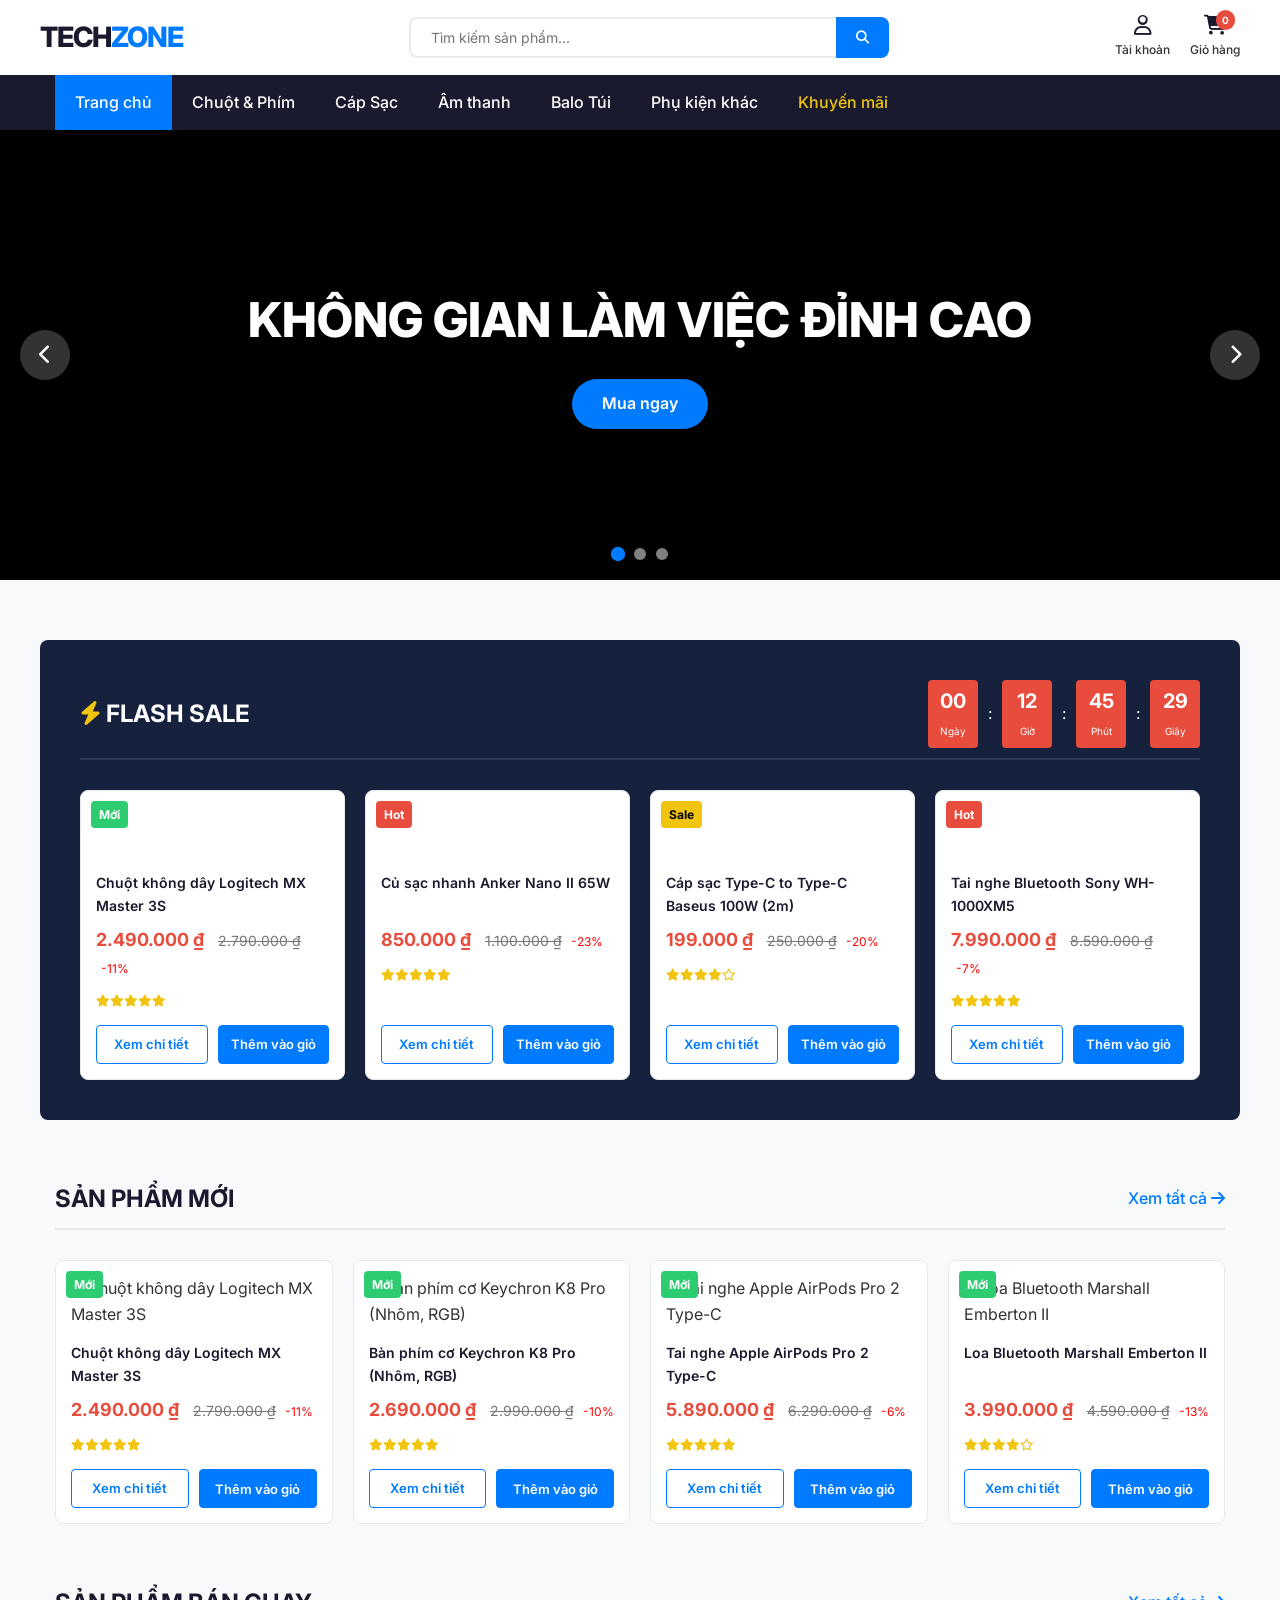
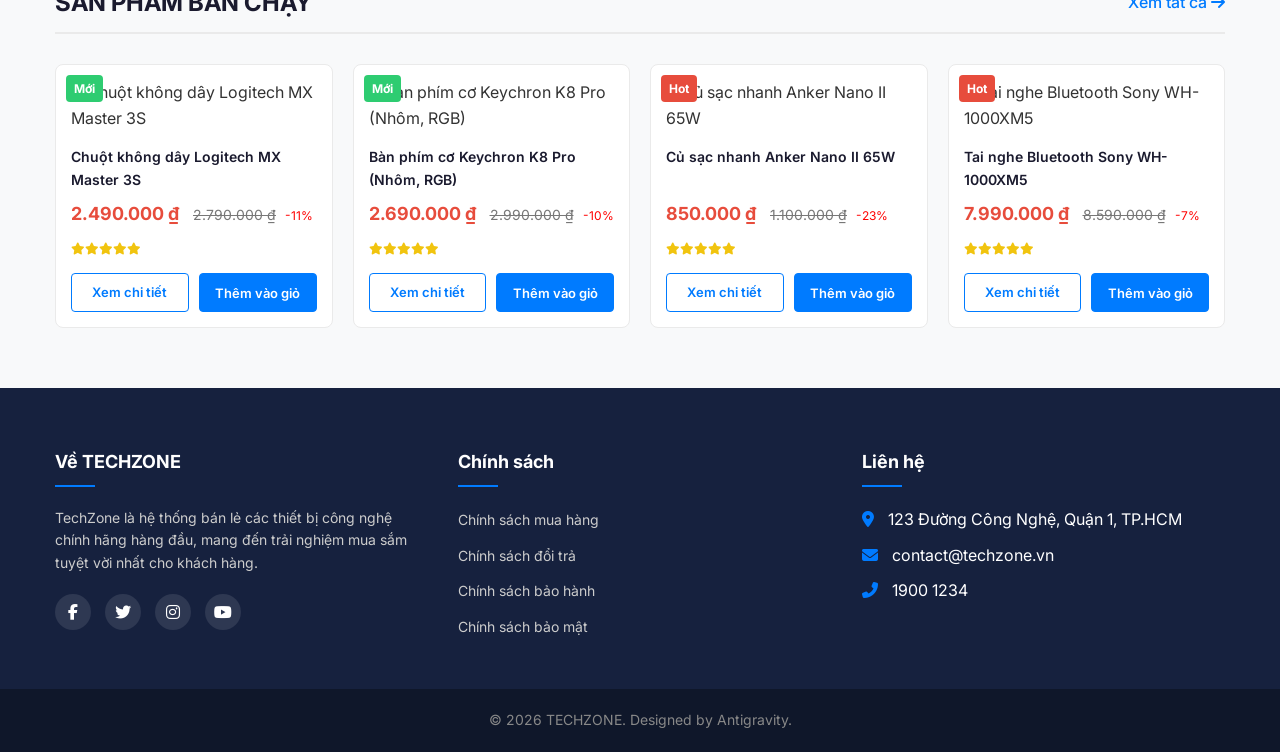
==== admin.html @ b54c39be "Upload everything with correct structure" ====
<!DOCTYPE html>
<html lang="vi">
<head>
    <meta charset="UTF-8">
    <meta name="viewport" content="width=device-width, initial-scale=1.0">
    <title>Admin Dashboard - TECHZONE</title>
    <link rel="stylesheet" href="css/style.css">
    <link rel="stylesheet" href="https://cdnjs.cloudflare.com/ajax/libs/font-awesome/6.4.0/css/all.min.css">
    <style>
        body { background: #f4f6f9; }
        .admin-layout { display: flex; min-height: 100vh; }
        .admin-sidebar { width: 250px; background: var(--darker-color); color: white; padding-top: 20px; }
        .admin-sidebar h2 { text-align: center; color: var(--primary-color); margin-bottom: 30px; letter-spacing: 2px; }
        .admin-nav { list-style: none; }
        .admin-nav li { margin-bottom: 5px; }
        .admin-nav a { display: block; padding: 15px 20px; color: #ccc; transition: var(--transition); border-left: 4px solid transparent; }
        .admin-nav a:hover, .admin-nav a.active { background: rgba(255,255,255,0.1); color: white; border-left-color: var(--primary-color); }
        .admin-nav a i { width: 25px; }

        .admin-main { flex: 1; display: flex; flex-direction: column; }
        .admin-header { background: white; padding: 15px 30px; display: flex; justify-content: flex-end; align-items: center; box-shadow: 0 2px 10px rgba(0,0,0,0.05); }
        .admin-content { padding: 30px; flex: 1; }

        .dashboard-cards { display: grid; grid-template-columns: repeat(4, 1fr); gap: 20px; margin-bottom: 30px; }
        .card { background: white; padding: 20px; border-radius: 8px; box-shadow: 0 2px 5px rgba(0,0,0,0.05); display: flex; justify-content: space-between; align-items: center; }
        .card-info h3 { font-size: 24px; color: var(--dark-color); margin-bottom: 5px; }
        .card-info p { color: #888; font-size: 14px; }
        .card-icon { width: 50px; height: 50px; border-radius: 50%; display: flex; align-items: center; justify-content: center; font-size: 24px; }
        .bg-blue { background: #e3f2fd; color: #1976d2; }
        .bg-green { background: #e8f5e9; color: #388e3c; }
        .bg-orange { background: #fff3e0; color: #f57c00; }
        .bg-red { background: #ffebee; color: #d32f2f; }

        .table-container { background: white; border-radius: 8px; box-shadow: 0 2px 5px rgba(0,0,0,0.05); padding: 20px; }
        .table-container h3 { margin-bottom: 20px; color: var(--dark-color); }
        .admin-table { width: 100%; border-collapse: collapse; }
        .admin-table th, .admin-table td { padding: 12px; border-bottom: 1px solid var(--border); text-align: left; }
        .admin-table th { background: #f8f9fa; font-weight: 600; color: #555; }
        .action-select { padding: 5px; border-radius: 4px; border: 1px solid var(--border); }
        .status-badge { padding: 4px 8px; border-radius: 4px; font-size: 12px; font-weight: bold; display: inline-block;}
        .status-pending { background: #fff3e0; color: #f57c00; }
        .status-done { background: #e8f5e9; color: #388e3c; }
        .status-cancel { background: #ffebee; color: #d32f2f; }
    </style>
</head>
<body>
    <div class="admin-layout">
        <!-- Sidebar -->
        <aside class="admin-sidebar">
            <h2><a href="index.html" style="color:inherit">TECHZONE</a></h2>
            <ul class="admin-nav">
                <li><a href="#" class="active"><i class="fas fa-tachometer-alt"></i> Tổng quan</a></li>
                <li><a href="#"><i class="fas fa-box"></i> Sản phẩm</a></li>
                <li><a href="#"><i class="fas fa-shopping-cart"></i> Đơn hàng</a></li>
                <li><a href="#"><i class="fas fa-users"></i> Khách hàng</a></li>
            </ul>
        </aside>

        <!-- Main Content -->
        <main class="admin-main">
            <header class="admin-header">
                <div style="display: flex; align-items: center; gap: 15px;">
                    <span>Xin chào, <strong>Admin</strong></span>
                    <button id="adminLogout" class="btn-outline" style="padding: 5px 15px;">Đăng xuất</button>
                </div>
            </header>

            <div class="admin-content">
                <div class="dashboard-cards">
                    <div class="card">
                        <div class="card-info"><h3 id="countOrders">0</h3><p>Tổng đơn hàng</p></div>
                        <div class="card-icon bg-blue"><i class="fas fa-shopping-bag"></i></div>
                    </div>
                    <div class="card">
                        <div class="card-info"><h3 id="countRevenue">0 đ</h3><p>Doanh thu</p></div>
                        <div class="card-icon bg-green"><i class="fas fa-money-bill-wave"></i></div>
                    </div>
                    <div class="card">
                        <div class="card-info"><h3 id="countPending">0</h3><p>Đơn chờ xử lý</p></div>
                        <div class="card-icon bg-orange"><i class="fas fa-clock"></i></div>
                    </div>
                    <div class="card">
                        <div class="card-info"><h3 id="countUsers">0</h3><p>Khách hàng</p></div>
                        <div class="card-icon bg-red"><i class="fas fa-users"></i></div>
                    </div>
                </div>

                <div class="table-container">
                    <h3>Quản lý Đơn hàng mới nhất</h3>
                    <table class="admin-table">
                        <thead>
                            <tr>
                                <th>Mã ĐH</th>
                                <th>Khách hàng</th>
                                <th>Ngày đặt</th>
                                <th>Tổng tiền</th>
                                <th>Trạng thái</th>
                                <th>Hành động</th>
                            </tr>
                        </thead>
                        <tbody id="adminOrderList">
                            <!-- Injected by JS -->
                        </tbody>
                    </table>
                </div>
            </div>
        </main>
    </div>

    <script src="js/data.js"></script>
    <script src="js/admin.js"></script>
</body>
</html>
---- css/style.css ----
:root {
    --primary-color: #007bff;
    --secondary-color: #f1c40f;
    --dark-color: #1a1a2e;
    --darker-color: #16213e;
    --light-color: #f8f9fa;
    --text-color: #333;
    --text-light: #777;
    --white: #ffffff;
    --danger: #e74c3c;
    --success: #2ecc71;
    --border: #eaeaea;
    --shadow: 0 4px 15px rgba(0, 0, 0, 0.05);
    --shadow-hover: 0 10px 25px rgba(0, 0, 0, 0.1);
    --transition: all 0.3s ease;
    --radius: 8px;
}

* {
    margin: 0;
    padding: 0;
    box-sizing: border-box;
    font-family: 'Inter', sans-serif;
}

body {
    background-color: var(--light-color);
    color: var(--text-color);
    line-height: 1.6;
}

a {
    text-decoration: none;
    color: inherit;
}

ul {
    list-style: none;
}

.container {
    max-width: 1200px;
    margin: 0 auto;
    padding: 0 15px;
}

/* Header */
.header {
    background-color: var(--white);
    box-shadow: 0 2px 10px rgba(0,0,0,0.05);
    position: sticky;
    top: 0;
    z-index: 1000;
}

.header-container {
    display: flex;
    justify-content: space-between;
    align-items: center;
    padding: 15px 0;
}

.logo a {
    font-size: 28px;
    font-weight: 800;
    color: var(--dark-color);
    letter-spacing: -1px;
}

.logo span {
    color: var(--primary-color);
}

.search-bar {
    display: flex;
    position: relative;
    width: 40%;
}

.search-bar input {
    width: 100%;
    padding: 10px 20px;
    border: 2px solid var(--border);
    border-right: none;
    border-radius: var(--radius) 0 0 var(--radius);
    outline: none;
    font-size: 14px;
    transition: var(--transition);
}

.search-bar input:focus {
    border-color: var(--primary-color);
}

.search-bar button {
    padding: 10px 20px;
    background-color: var(--primary-color);
    color: var(--white);
    border: none;
    border-radius: 0 var(--radius) var(--radius) 0;
    cursor: pointer;
    transition: var(--transition);
}

.search-bar button:hover {
    background-color: #0069d9;
}

.search-results {
    position: absolute;
    top: 100%;
    left: 0;
    width: 100%;
    background: var(--white);
    border-radius: 0 0 var(--radius) var(--radius);
    box-shadow: var(--shadow);
    z-index: 10;
    max-height: 300px;
    overflow-y: auto;
    display: none;
}
.search-results.active { display: block; }
.search-result-item {
    display: flex;
    align-items: center;
    padding: 10px;
    border-bottom: 1px solid var(--border);
    transition: var(--transition);
}
.search-result-item:hover { background-color: #f1f1f1; }
.search-result-item img { width: 40px; height: 40px; object-fit: contain; margin-right: 10px; }

.header-actions {
    display: flex;
    gap: 20px;
}

.action-btn {
    display: flex;
    flex-direction: column;
    align-items: center;
    font-size: 12px;
    font-weight: 500;
    position: relative;
    transition: var(--transition);
}

.action-btn i {
    font-size: 20px;
    margin-bottom: 5px;
    color: var(--dark-color);
}

.action-btn:hover {
    color: var(--primary-color);
}
.action-btn:hover i {
    color: var(--primary-color);
}

.badge {
    position: absolute;
    top: -5px;
    right: 5px;
    background-color: var(--danger);
    color: var(--white);
    font-size: 10px;
    padding: 2px 6px;
    border-radius: 10px;
    font-weight: bold;
}

/* Navbar */
.navbar {
    background-color: var(--dark-color);
}

.nav-links {
    display: flex;
}

.nav-links li a {
    display: block;
    padding: 15px 20px;
    color: var(--white);
    font-weight: 500;
    transition: var(--transition);
}

.nav-links li a:hover, .nav-links li a.active {
    background-color: var(--primary-color);
}

.sale-link {
    color: var(--secondary-color) !important;
}

/* Slider */
.banner-slider {
    position: relative;
    width: 100%;
    height: 450px;
    overflow: hidden;
    background: #000;
}

.slider-container {
    display: flex;
    height: 100%;
    transition: transform 0.5s ease-in-out;
}

.slide {
    min-width: 100%;
    height: 100%;
    position: relative;
    display: flex;
    align-items: center;
    justify-content: center;
    background-size: cover;
    background-position: center;
}
.slide::before {
    content: '';
    position: absolute;
    top:0; left:0; width:100%; height:100%;
    background: rgba(0,0,0,0.4);
}

.slide-content {
    position: relative;
    text-align: center;
    color: var(--white);
    z-index: 2;
}

.slide-content h2 {
    font-size: 48px;
    font-weight: 800;
    margin-bottom: 20px;
    text-shadow: 2px 2px 4px rgba(0,0,0,0.5);
    transform: translateY(20px);
    opacity: 0;
    animation: fadeInUp 0.8s forwards 0.2s;
}

.btn {
    display: inline-block;
    padding: 12px 30px;
    background-color: var(--primary-color);
    color: var(--white);
    border-radius: 30px;
    font-weight: 600;
    font-size: 16px;
    border: none;
    cursor: pointer;
    transition: var(--transition);
    transform: translateY(20px);
    opacity: 0;
    animation: fadeInUp 0.8s forwards 0.4s;
}

.btn:hover {
    background-color: #0056b3;
    transform: translateY(-2px);
    box-shadow: 0 5px 15px rgba(0,123,255,0.4);
}

@keyframes fadeInUp {
    to { transform: translateY(0); opacity: 1; }
}

.slider-btn {
    position: absolute;
    top: 50%;
    transform: translateY(-50%);
    background: rgba(255,255,255,0.2);
    color: white;
    border: none;
    width: 50px;
    height: 50px;
    border-radius: 50%;
    font-size: 20px;
    cursor: pointer;
    transition: var(--transition);
    z-index: 5;
}
.slider-btn:hover { background: var(--primary-color); }
.prev-btn { left: 20px; }
.next-btn { right: 20px; }

.slider-dots {
    position: absolute;
    bottom: 20px;
    left: 50%;
    transform: translateX(-50%);
    display: flex;
    gap: 10px;
    z-index: 5;
}
.dot {
    width: 12px;
    height: 12px;
    border-radius: 50%;
    background: rgba(255,255,255,0.5);
    cursor: pointer;
    transition: var(--transition);
}
.dot.active { background: var(--primary-color); transform: scale(1.2); }

/* Sections */
.section { margin: 60px auto; }
.section-header {
    display: flex;
    justify-content: space-between;
    align-items: center;
    margin-bottom: 30px;
    border-bottom: 2px solid var(--border);
    padding-bottom: 10px;
}
.section-header h2 { font-size: 24px; color: var(--dark-color); }
.view-all { color: var(--primary-color); font-weight: 500; }
.view-all:hover { text-decoration: underline; }

/* Product Grid */
.product-grid {
    display: grid;
    grid-template-columns: repeat(auto-fill, minmax(220px, 1fr));
    gap: 20px;
}

/* Product Card */
.product-card {
    background: var(--white);
    border-radius: var(--radius);
    padding: 15px;
    position: relative;
    border: 1px solid var(--border);
    transition: var(--transition);
    display: flex;
    flex-direction: column;
}
.product-card:hover {
    transform: translateY(-5px);
    box-shadow: var(--shadow-hover);
    border-color: var(--primary-color);
}
.product-badge {
    position: absolute;
    top: 10px; left: 10px;
    padding: 4px 8px;
    border-radius: 4px;
    font-size: 12px;
    font-weight: bold;
    color: white;
    z-index: 2;
}
.badge-new { background: var(--success); }
.badge-hot { background: var(--danger); }
.badge-sale { background: var(--secondary-color); color: #000; }

.product-img {
    width: 100%;
    height: 200px;
    object-fit: contain;
    margin-bottom: 15px;
    transition: transform 0.5s ease;
}
.product-card:hover .product-img { transform: scale(1.05); }

.product-name {
    font-size: 14px;
    font-weight: 600;
    margin-bottom: 10px;
    color: var(--dark-color);
    display: -webkit-box;
    -webkit-line-clamp: 2;
    -webkit-box-orient: vertical;
    overflow: hidden;
    height: 44px;
}

.product-price-wrapper {
    margin-bottom: 10px;
}
.product-price { font-size: 18px; font-weight: 700; color: var(--danger); }
.product-old-price { font-size: 14px; color: var(--text-light); text-decoration: line-through; margin-left: 10px; }

.product-rating { color: #f1c40f; font-size: 12px; margin-bottom: 15px; }

.product-actions { display: flex; gap: 10px; margin-top: auto; }
.btn-outline {
    flex: 1; text-align: center; padding: 8px;
    border: 1px solid var(--primary-color);
    color: var(--primary-color);
    border-radius: 4px; font-size: 13px; font-weight: 600;
    transition: var(--transition); background: transparent; cursor: pointer;
}
.btn-outline:hover { background: var(--primary-color); color: white; }
.btn-fill {
    flex: 1; text-align: center; padding: 8px;
    border: 1px solid var(--primary-color);
    background: var(--primary-color);
    color: white;
    border-radius: 4px; font-size: 13px; font-weight: 600;
    transition: var(--transition); cursor: pointer;
}
.btn-fill:hover { background: #0056b3; }

/* Countdown */
.flash-sale { background: #16213e; padding: 40px; border-radius: var(--radius); color: white; }
.flash-sale .section-header { border-bottom-color: rgba(255,255,255,0.1); }
.flash-sale h2 { color: white; }
.countdown { display: flex; align-items: center; gap: 10px; }
.time-box {
    background: var(--danger); padding: 5px 10px; border-radius: 4px;
    text-align: center; min-width: 50px;
}
.time-box span { font-size: 20px; font-weight: bold; display: block; }
.time-box small { font-size: 10px; }

/* Footer */
.footer { background: var(--darker-color); color: white; padding-top: 60px; }
.footer-container { display: grid; grid-template-columns: repeat(3, 1fr); gap: 40px; margin-bottom: 40px; }
.footer-col h3 { font-size: 18px; margin-bottom: 20px; position: relative; padding-bottom: 10px; }
.footer-col h3::after { content: ''; position: absolute; bottom: 0; left: 0; width: 40px; height: 2px; background: var(--primary-color); }
.footer-col p { color: #ccc; margin-bottom: 20px; font-size: 14px; }
.social-links a { display: inline-flex; justify-content: center; align-items: center; width: 36px; height: 36px; background: rgba(255,255,255,0.1); border-radius: 50%; margin-right: 10px; transition: var(--transition); }
.social-links a:hover { background: var(--primary-color); }
.footer-col ul li { margin-bottom: 10px; }
.footer-col ul li a { color: #ccc; transition: var(--transition); font-size: 14px; }
.footer-col ul li a:hover { color: var(--primary-color); padding-left: 5px; }
.footer-col ul li i { margin-right: 10px; color: var(--primary-color); }
.footer-bottom { text-align: center; padding: 20px; background: #0f172a; font-size: 14px; color: #888; }
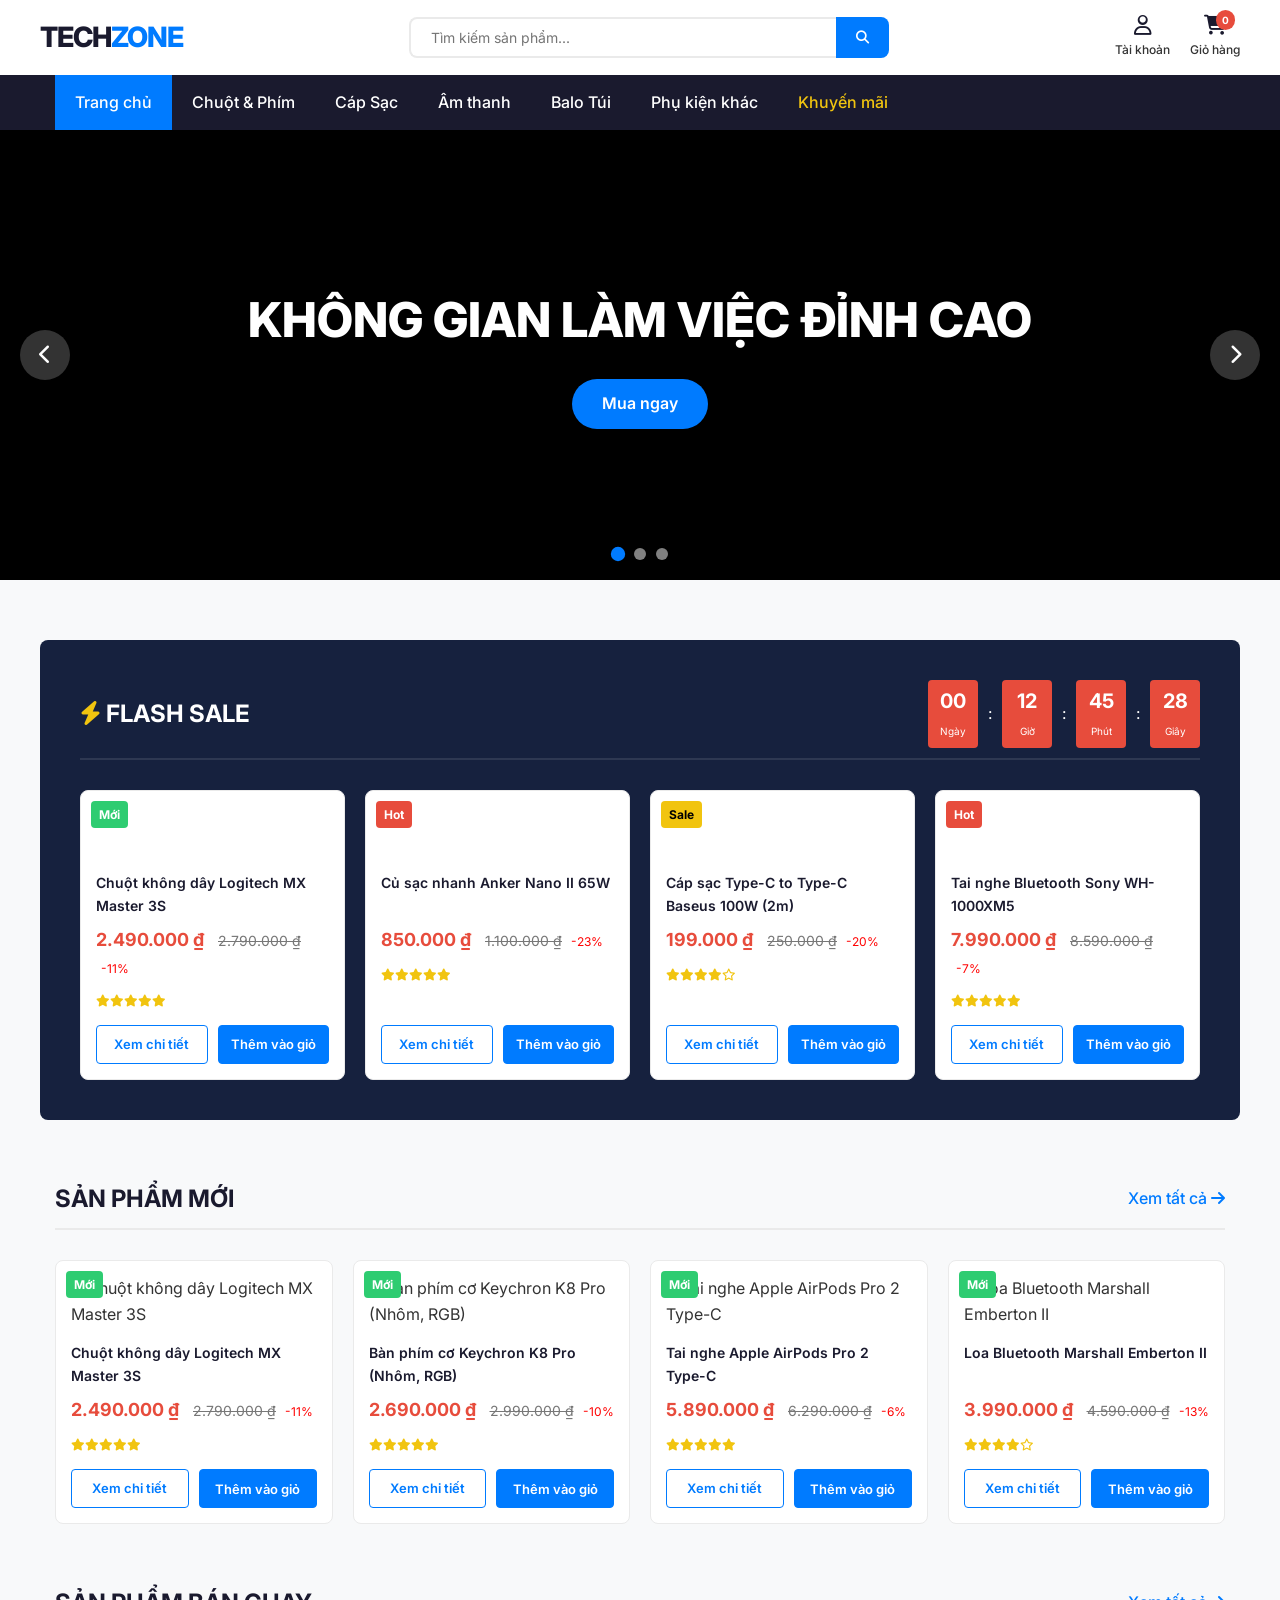
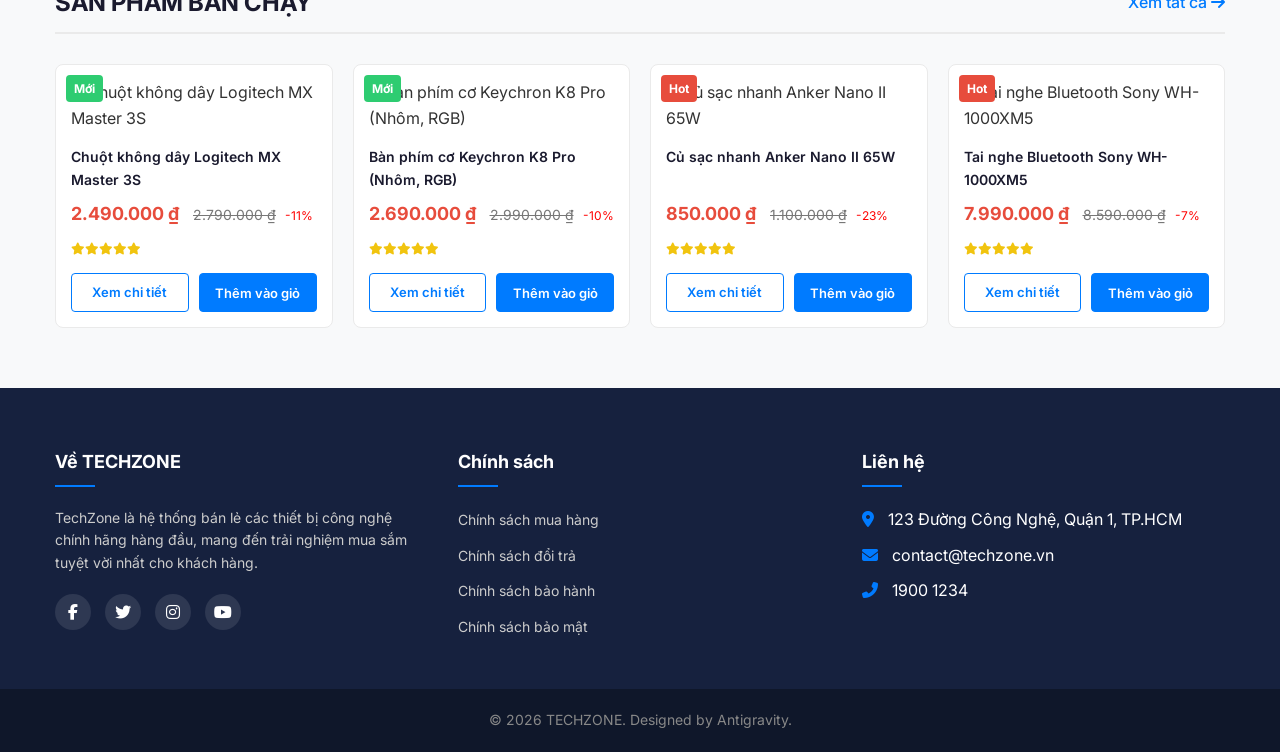
==== commit b0241ede: "Update admin UI with Back to Home button and fix sidebar tabs" ====
--- a/admin.html
+++ b/admin.html
@@ -49,10 +49,9 @@
         <aside class="admin-sidebar">
             <h2><a href="index.html" style="color:inherit">TECHZONE</a></h2>
             <ul class="admin-nav">
-                <li><a href="#" class="active"><i class="fas fa-tachometer-alt"></i> Tổng quan</a></li>
-                <li><a href="#"><i class="fas fa-box"></i> Sản phẩm</a></li>
-                <li><a href="#"><i class="fas fa-shopping-cart"></i> Đơn hàng</a></li>
-                <li><a href="#"><i class="fas fa-users"></i> Khách hàng</a></li>
+                <li><a href="#" class="active"><i class="fas fa-tachometer-alt"></i> Tổng quan & Đơn hàng</a></li>
+                <li><a href="#" onclick="alert('Chức năng Quản lý Sản phẩm đang được cập nhật!'); return false;"><i class="fas fa-box"></i> Sản phẩm</a></li>
+                <li><a href="#" onclick="alert('Chức năng Quản lý Khách hàng đang được cập nhật!'); return false;"><i class="fas fa-users"></i> Khách hàng</a></li>
             </ul>
         </aside>
 
@@ -60,6 +59,7 @@
         <main class="admin-main">
             <header class="admin-header">
                 <div style="display: flex; align-items: center; gap: 15px;">
+                    <a href="index.html" class="btn-outline" style="text-decoration: none; padding: 5px 15px; border-color: var(--primary-color); color: var(--primary-color);"><i class="fas fa-home"></i> Về Trang chủ</a>
                     <span>Xin chào, <strong>Admin</strong></span>
                     <button id="adminLogout" class="btn-outline" style="padding: 5px 15px;">Đăng xuất</button>
                 </div>
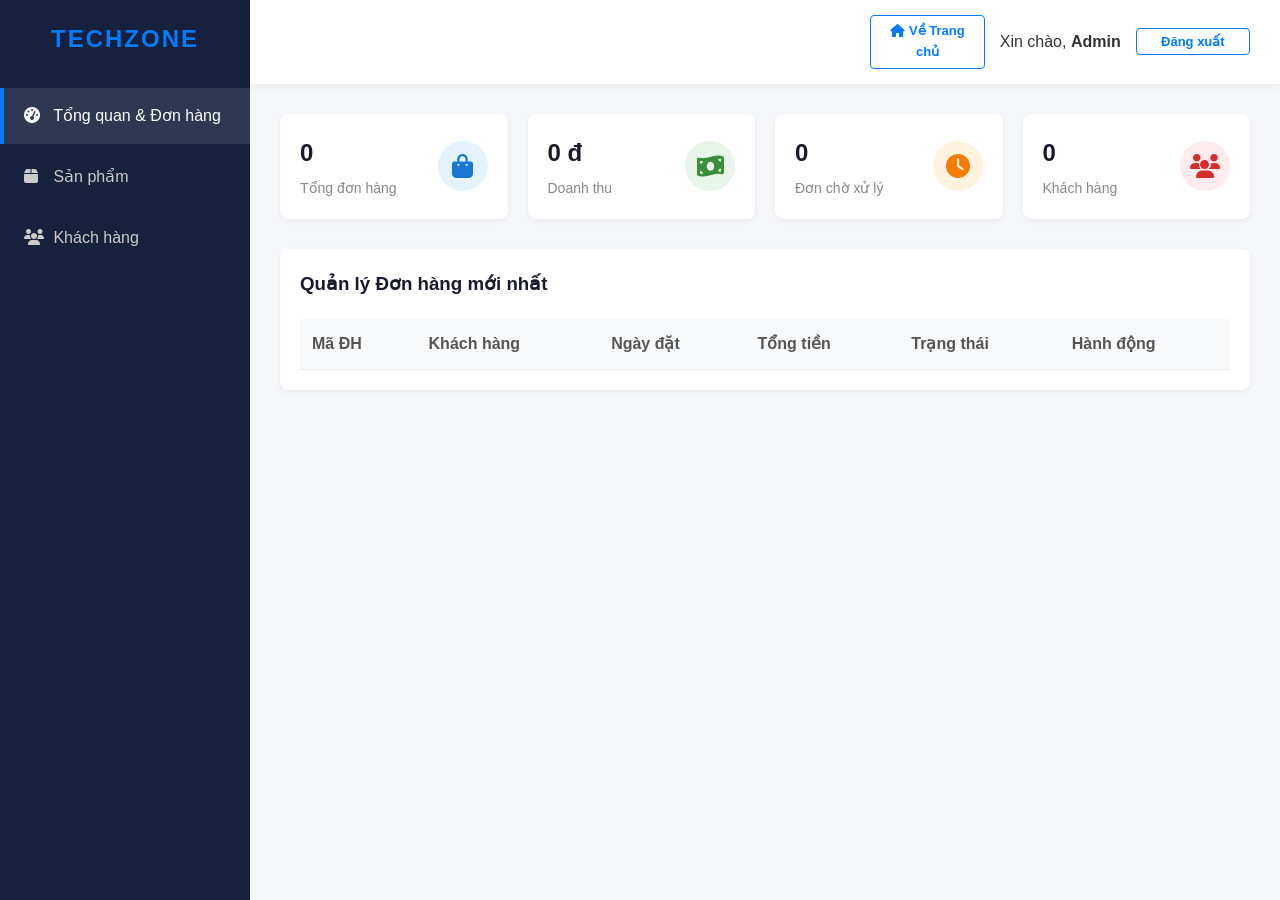
==== commit 193c94ce: "Implement full CRUD for products and user management in Admin Dashboard" ====
--- a/admin.html
+++ b/admin.html
@@ -49,9 +49,9 @@
         <aside class="admin-sidebar">
             <h2><a href="index.html" style="color:inherit">TECHZONE</a></h2>
             <ul class="admin-nav">
-                <li><a href="#" class="active"><i class="fas fa-tachometer-alt"></i> Tổng quan & Đơn hàng</a></li>
-                <li><a href="#" onclick="alert('Chức năng Quản lý Sản phẩm đang được cập nhật!'); return false;"><i class="fas fa-box"></i> Sản phẩm</a></li>
-                <li><a href="#" onclick="alert('Chức năng Quản lý Khách hàng đang được cập nhật!'); return false;"><i class="fas fa-users"></i> Khách hàng</a></li>
+                <li><a href="#" class="active" onclick="switchTab('overview', this); return false;"><i class="fas fa-tachometer-alt"></i> Tổng quan & Đơn hàng</a></li>
+                <li><a href="#" onclick="switchTab('products', this); return false;"><i class="fas fa-box"></i> Sản phẩm</a></li>
+                <li><a href="#" onclick="switchTab('users', this); return false;"><i class="fas fa-users"></i> Khách hàng</a></li>
             </ul>
         </aside>
 
@@ -65,7 +65,7 @@
                 </div>
             </header>
 
-            <div class="admin-content">
+            <div class="admin-content" id="view-overview">
                 <div class="dashboard-cards">
                     <div class="card">
                         <div class="card-info"><h3 id="countOrders">0</h3><p>Tổng đơn hàng</p></div>
@@ -104,6 +104,51 @@
                     </table>
                 </div>
             </div>
+
+            <!-- View Sản phẩm -->
+            <div class="admin-content" id="view-products" style="display: none;">
+                <div class="table-container">
+                    <div style="display: flex; justify-content: space-between; align-items: center; margin-bottom: 20px;">
+                        <h3>Quản lý Sản phẩm</h3>
+                        <button class="btn-fill" onclick="addProduct()"><i class="fas fa-plus"></i> Thêm sản phẩm</button>
+                    </div>
+                    <table class="admin-table">
+                        <thead>
+                            <tr>
+                                <th>ID</th>
+                                <th>Hình ảnh</th>
+                                <th>Tên sản phẩm</th>
+                                <th>Giá</th>
+                                <th>Hành động</th>
+                            </tr>
+                        </thead>
+                        <tbody id="adminProductList">
+                            <!-- Injected by JS -->
+                        </tbody>
+                    </table>
+                </div>
+            </div>
+
+            <!-- View Khách hàng -->
+            <div class="admin-content" id="view-users" style="display: none;">
+                <div class="table-container">
+                    <h3>Quản lý Khách hàng</h3>
+                    <table class="admin-table">
+                        <thead>
+                            <tr>
+                                <th>Họ tên</th>
+                                <th>Email</th>
+                                <th>Số điện thoại</th>
+                                <th>Phân quyền</th>
+                                <th>Hành động</th>
+                            </tr>
+                        </thead>
+                        <tbody id="adminUserList">
+                            <!-- Injected by JS -->
+                        </tbody>
+                    </table>
+                </div>
+            </div>
         </main>
     </div>
 
